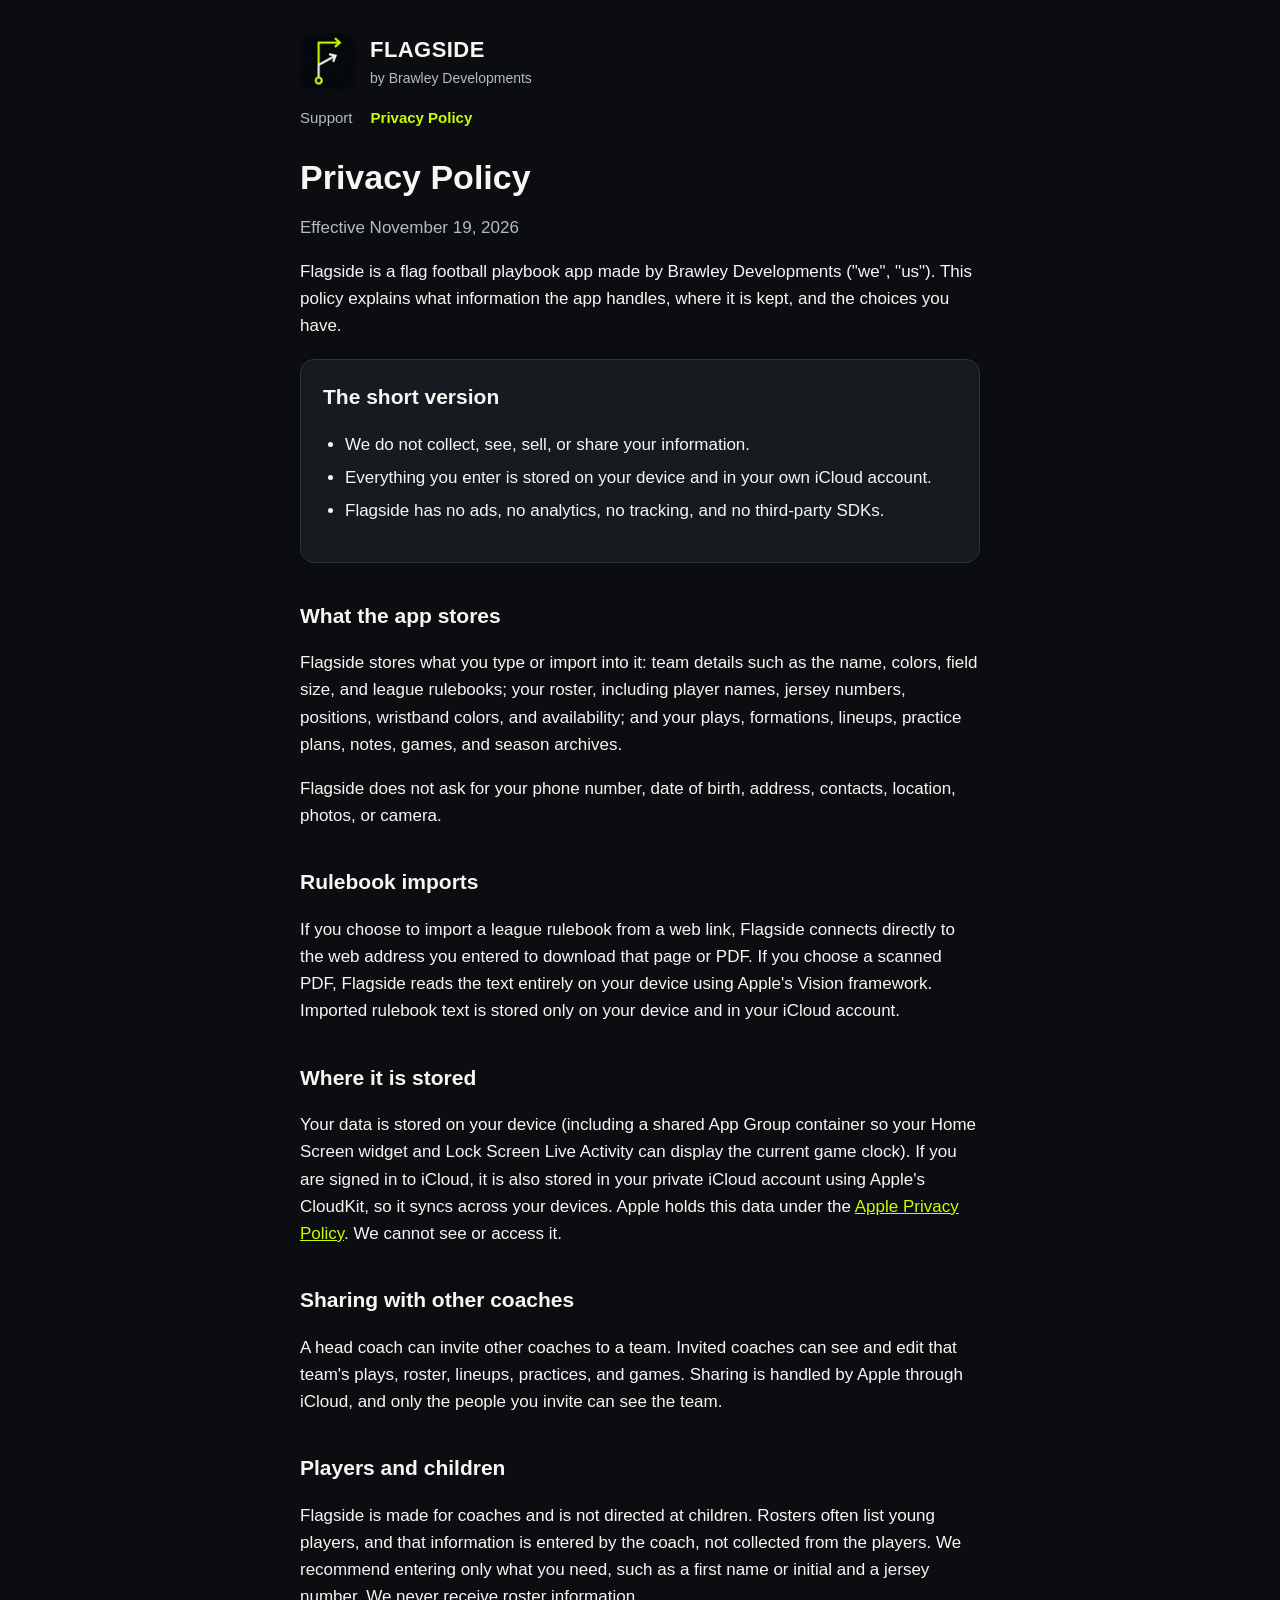
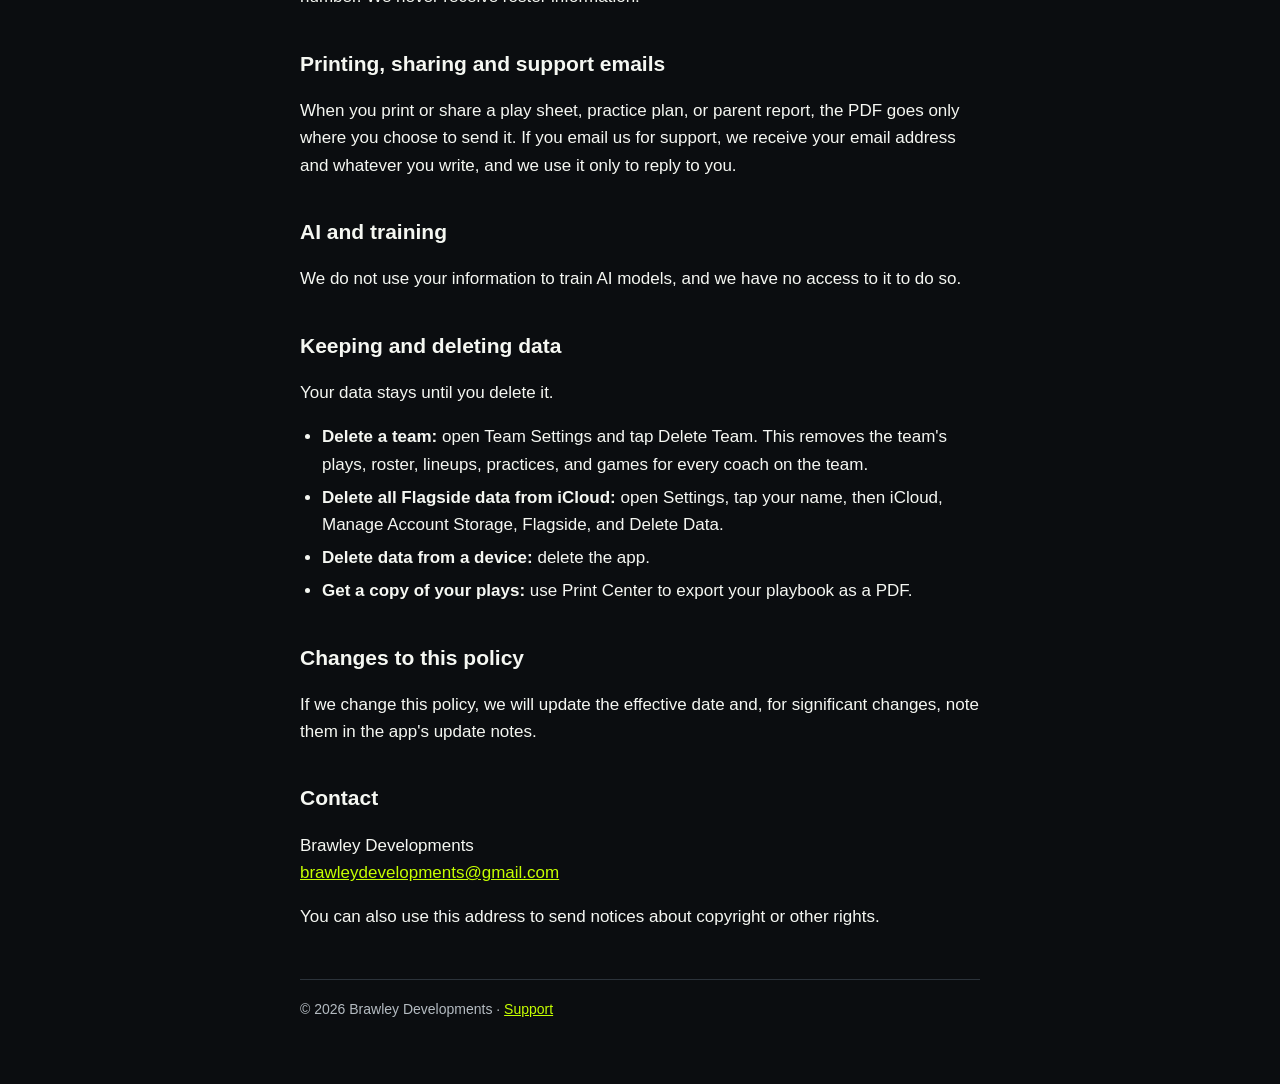
==== privacy.html @ 2d07c83e "Flagside support and privacy policy pages Co-Authored-By: Claude Opus 5.5 <noreply@anthropic.com>" ====
<!doctype html>
<html lang="en">
<head>
<meta charset="utf-8">
<meta name="viewport" content="width=device-width, initial-scale=1">
<title>Flagside Privacy Policy</title>
<meta name="description" content="Flagside does not collect, see, sell, or share your information.">
<link rel="icon" href="icon.png">
<link rel="apple-touch-icon" href="icon.png">
<link rel="stylesheet" href="style.css">
</head>
<body>
<div class="wrap">
  <header>
    <img src="icon.png" alt="">
    <div><div class="name">FLAGSIDE</div><div class="by">by Brawley Developments</div></div>
  </header>
  <nav>
    <a href="./">Support</a>
    <a href="privacy.html" aria-current="page">Privacy Policy</a>
  </nav>

  <h1>Privacy Policy</h1>
  <p class="muted">Effective November 19, 2026</p>
  <p>Flagside is a flag football playbook app made by Brawley Developments ("we", "us"). This policy explains what information the app handles, where it is kept, and the choices you have.</p>

  <div class="card">
    <h2>The short version</h2>
    <ul>
      <li>We do not collect, see, sell, or share your information.</li>
      <li>Everything you enter is stored on your device and in your own iCloud account.</li>
      <li>Flagside has no ads, no analytics, no tracking, and no third-party SDKs.</li>
    </ul>
  </div>

  <h2>What the app stores</h2>
  <p>Flagside stores what you type or import into it: team details such as the name, colors, field size, and league rulebooks; your roster, including player names, jersey numbers, positions, wristband colors, and availability; and your plays, formations, lineups, practice plans, notes, games, and season archives.</p>
  <p>Flagside does not ask for your phone number, date of birth, address, contacts, location, photos, or camera.</p>

  <h2>Rulebook imports</h2>
  <p>If you choose to import a league rulebook from a web link, Flagside connects directly to the web address you entered to download that page or PDF. If you choose a scanned PDF, Flagside reads the text entirely on your device using Apple's Vision framework. Imported rulebook text is stored only on your device and in your iCloud account.</p>

  <h2>Where it is stored</h2>
  <p>Your data is stored on your device (including a shared App Group container so your Home Screen widget and Lock Screen Live Activity can display the current game clock). If you are signed in to iCloud, it is also stored in your private iCloud account using Apple's CloudKit, so it syncs across your devices. Apple holds this data under the <a href="https://www.apple.com/legal/privacy/">Apple Privacy Policy</a>. We cannot see or access it.</p>

  <h2>Sharing with other coaches</h2>
  <p>A head coach can invite other coaches to a team. Invited coaches can see and edit that team's plays, roster, lineups, practices, and games. Sharing is handled by Apple through iCloud, and only the people you invite can see the team.</p>

  <h2>Players and children</h2>
  <p>Flagside is made for coaches and is not directed at children. Rosters often list young players, and that information is entered by the coach, not collected from the players. We recommend entering only what you need, such as a first name or initial and a jersey number. We never receive roster information.</p>

  <h2>Printing, sharing and support emails</h2>
  <p>When you print or share a play sheet, practice plan, or parent report, the PDF goes only where you choose to send it. If you email us for support, we receive your email address and whatever you write, and we use it only to reply to you.</p>

  <h2>AI and training</h2>
  <p>We do not use your information to train AI models, and we have no access to it to do so.</p>

  <h2>Keeping and deleting data</h2>
  <p>Your data stays until you delete it.</p>
  <ul>
    <li><strong>Delete a team:</strong> open Team Settings and tap Delete Team. This removes the team's plays, roster, lineups, practices, and games for every coach on the team.</li>
    <li><strong>Delete all Flagside data from iCloud:</strong> open Settings, tap your name, then iCloud, Manage Account Storage, Flagside, and Delete Data.</li>
    <li><strong>Delete data from a device:</strong> delete the app.</li>
    <li><strong>Get a copy of your plays:</strong> use Print Center to export your playbook as a PDF.</li>
  </ul>

  <h2>Changes to this policy</h2>
  <p>If we change this policy, we will update the effective date and, for significant changes, note them in the app's update notes.</p>

  <h2>Contact</h2>
  <p>Brawley Developments<br><a href="mailto:brawleydevelopments@gmail.com">brawleydevelopments@gmail.com</a></p>
  <p>You can also use this address to send notices about copyright or other rights.</p>

  <footer>
    &copy; 2026 Brawley Developments &middot; <a href="./">Support</a>
  </footer>
</div>
</body>
</html>
---- style.css ----
:root {
  --bg: #0b0d10;
  --surface: #171b20;
  --line: #2c333b;
  --text: #f5f7f2;
  --muted: #b4bbc1;
  --accent: #c6ff00;
}
* { box-sizing: border-box; }
html { -webkit-text-size-adjust: 100%; }
body {
  margin: 0;
  background: var(--bg);
  color: var(--text);
  font: 17px/1.6 -apple-system, BlinkMacSystemFont, "SF Pro Text", "Segoe UI", Roboto, Helvetica, Arial, sans-serif;
}
a { color: var(--accent); }
.wrap { max-width: 720px; margin: 0 auto; padding: 32px 20px 64px; }
header { display: flex; align-items: center; gap: 14px; margin-bottom: 28px; }
header img { width: 56px; height: 56px; border-radius: 13px; }
header .name { font-weight: 800; font-size: 22px; letter-spacing: 0.02em; }
header .by { color: var(--muted); font-size: 14px; }
nav { display: flex; gap: 18px; margin: -12px 0 28px; font-size: 15px; }
nav a { color: var(--muted); text-decoration: none; }
nav a[aria-current="page"] { color: var(--accent); font-weight: 600; }
h1 { font-size: 34px; line-height: 1.15; margin: 0 0 8px; }
h2 { font-size: 21px; margin: 36px 0 8px; }
.lede { color: var(--muted); font-size: 18px; margin-top: 0; }
.card { background: var(--surface); border: 1px solid var(--line); border-radius: 14px; padding: 20px 22px; margin: 20px 0; }
.card h2 { margin-top: 0; }
.button {
  display: inline-block; background: var(--accent); color: #0b0d10; font-weight: 700;
  padding: 12px 20px; border-radius: 12px; text-decoration: none; margin-top: 6px;
}
ul { padding-left: 22px; }
li { margin: 6px 0; }
.muted { color: var(--muted); }
footer { margin-top: 48px; padding-top: 18px; border-top: 1px solid var(--line); color: var(--muted); font-size: 14px; }
@media (max-width: 480px) { h1 { font-size: 28px; } }
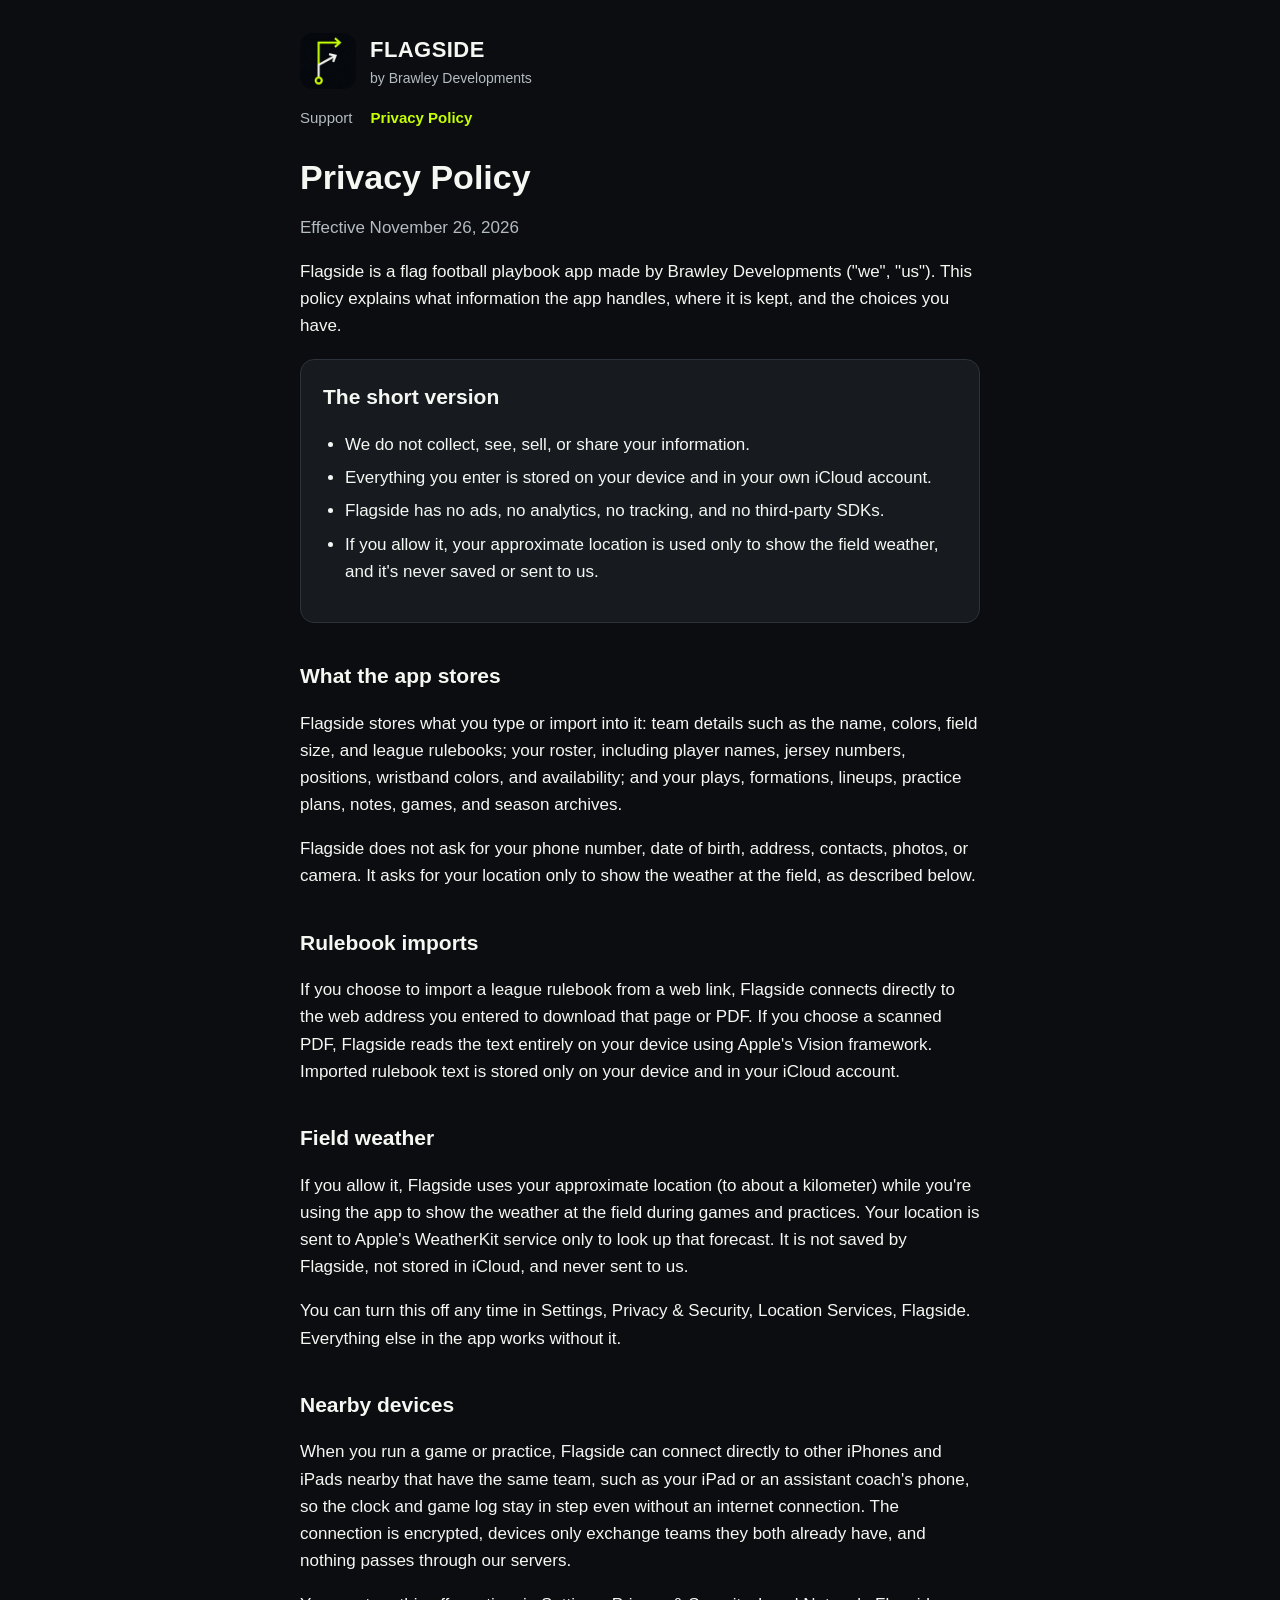
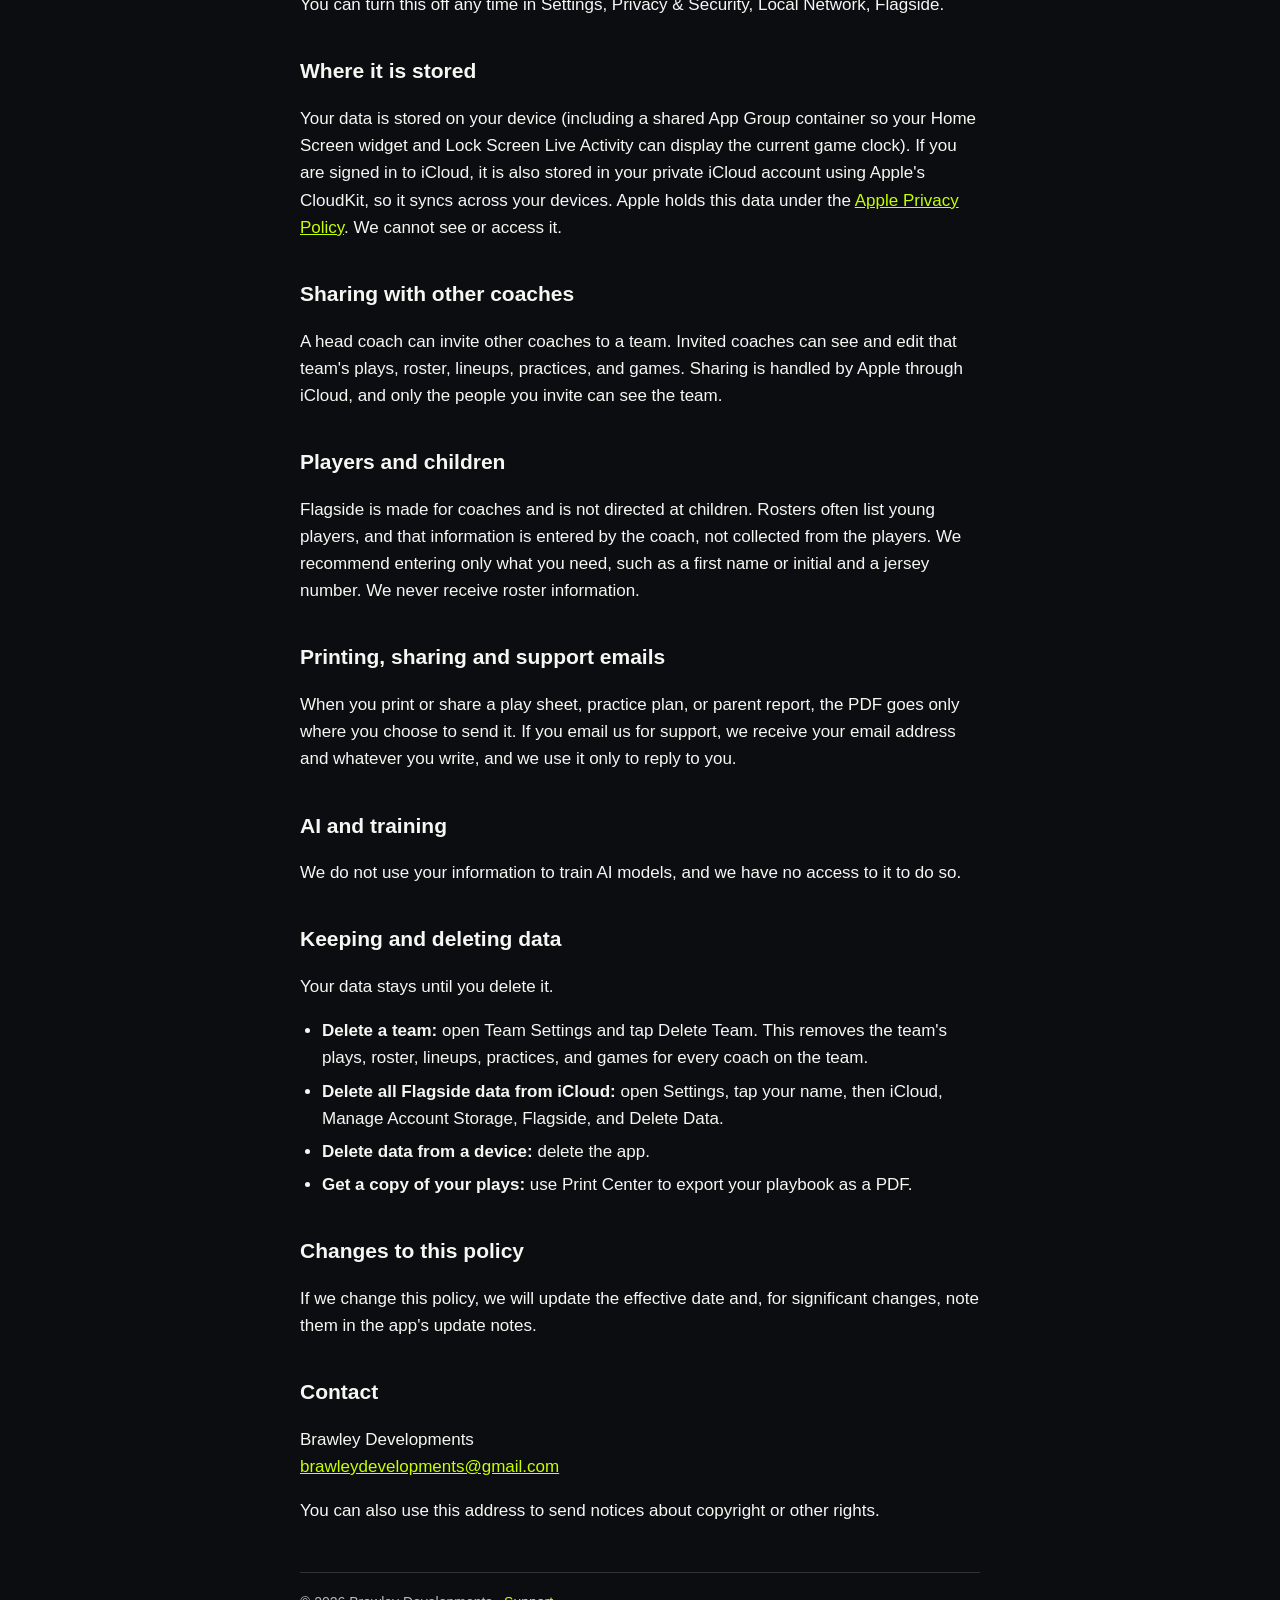
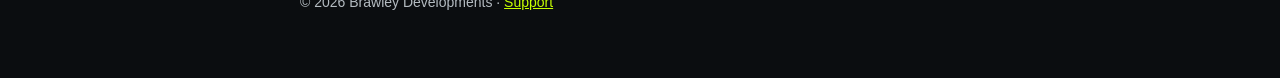
==== commit b05e22f5: "Privacy policy and support FAQ: field weather and nearby devices Co-Authored-By: Claude Opus 5.5 <no" ====
--- a/privacy.html
+++ b/privacy.html
@@ -21,7 +21,7 @@
   </nav>
 
   <h1>Privacy Policy</h1>
-  <p class="muted">Effective November 19, 2026</p>
+  <p class="muted">Effective November 26, 2026</p>
   <p>Flagside is a flag football playbook app made by Brawley Developments ("we", "us"). This policy explains what information the app handles, where it is kept, and the choices you have.</p>
 
   <div class="card">
@@ -30,15 +30,24 @@
       <li>We do not collect, see, sell, or share your information.</li>
       <li>Everything you enter is stored on your device and in your own iCloud account.</li>
       <li>Flagside has no ads, no analytics, no tracking, and no third-party SDKs.</li>
+      <li>If you allow it, your approximate location is used only to show the field weather, and it's never saved or sent to us.</li>
     </ul>
   </div>
 
   <h2>What the app stores</h2>
   <p>Flagside stores what you type or import into it: team details such as the name, colors, field size, and league rulebooks; your roster, including player names, jersey numbers, positions, wristband colors, and availability; and your plays, formations, lineups, practice plans, notes, games, and season archives.</p>
-  <p>Flagside does not ask for your phone number, date of birth, address, contacts, location, photos, or camera.</p>
+  <p>Flagside does not ask for your phone number, date of birth, address, contacts, photos, or camera. It asks for your location only to show the weather at the field, as described below.</p>
 
   <h2>Rulebook imports</h2>
   <p>If you choose to import a league rulebook from a web link, Flagside connects directly to the web address you entered to download that page or PDF. If you choose a scanned PDF, Flagside reads the text entirely on your device using Apple's Vision framework. Imported rulebook text is stored only on your device and in your iCloud account.</p>
+
+  <h2>Field weather</h2>
+  <p>If you allow it, Flagside uses your approximate location (to about a kilometer) while you're using the app to show the weather at the field during games and practices. Your location is sent to Apple's WeatherKit service only to look up that forecast. It is not saved by Flagside, not stored in iCloud, and never sent to us.</p>
+  <p>You can turn this off any time in Settings, Privacy &amp; Security, Location Services, Flagside. Everything else in the app works without it.</p>
+
+  <h2>Nearby devices</h2>
+  <p>When you run a game or practice, Flagside can connect directly to other iPhones and iPads nearby that have the same team, such as your iPad or an assistant coach's phone, so the clock and game log stay in step even without an internet connection. The connection is encrypted, devices only exchange teams they both already have, and nothing passes through our servers.</p>
+  <p>You can turn this off any time in Settings, Privacy &amp; Security, Local Network, Flagside.</p>
 
   <h2>Where it is stored</h2>
   <p>Your data is stored on your device (including a shared App Group container so your Home Screen widget and Lock Screen Live Activity can display the current game clock). If you are signed in to iCloud, it is also stored in your private iCloud account using Apple's CloudKit, so it syncs across your devices. Apple holds this data under the <a href="https://www.apple.com/legal/privacy/">Apple Privacy Policy</a>. We cannot see or access it.</p>
